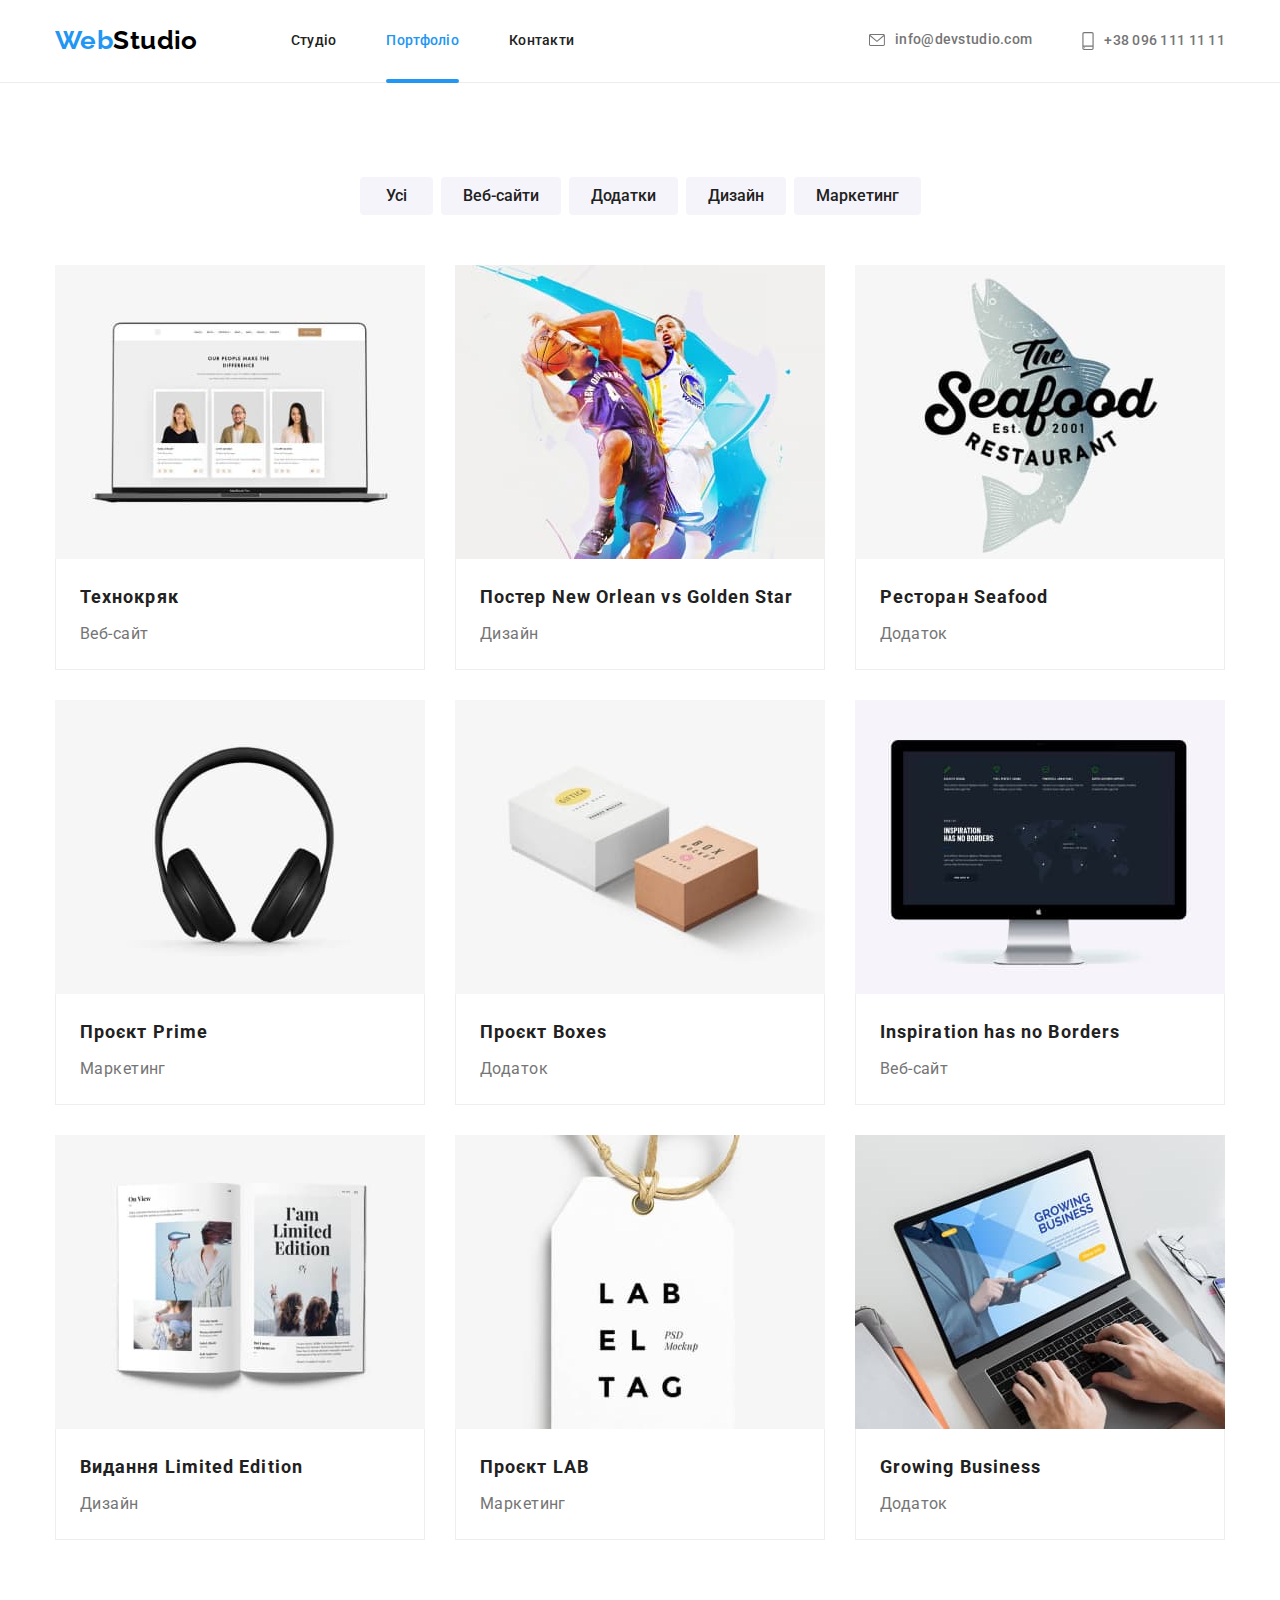
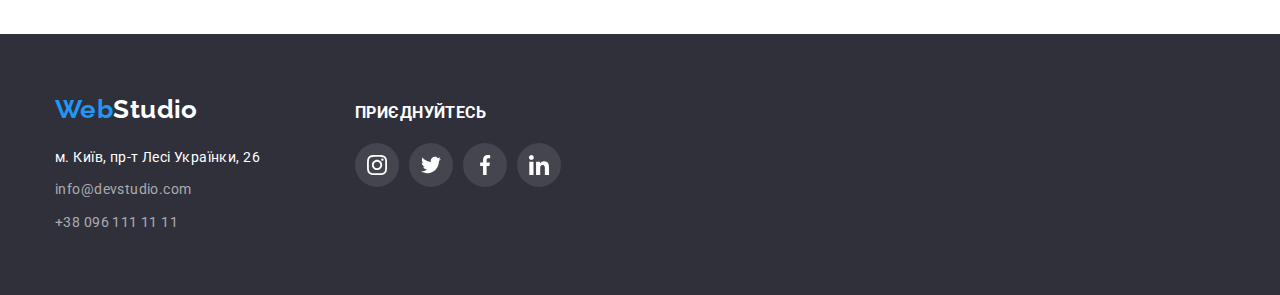
==== portfolio.html @ 7535bcc5 "Скпировал файлы с прошлой ДЗ 05" ====
<!DOCTYPE html>
<html lang="uk">
  <head>
    <meta charset="UTF-8" />
    <meta http-equiv="X-UA-Compatible" content="IE=edge" />
    <meta name="viewport" content="width=device-width, initial-scale=1.0" />
    <title>Document</title>
    <link rel="preconnect" href="https://fonts.googleapis.com" />
    <link rel="preconnect" href="https://fonts.gstatic.com" crossorigin />
    <link
      href="https://fonts.googleapis.com/css2?family=Raleway:wght@700&family=Roboto:wght@400;500;700;900&display=swap"
      rel="stylesheet"
    />
    <link
      rel="stylesheet"
      href="https://cdnjs.cloudflare.com/ajax/libs/modern-normalize/1.1.0/modern-normalize.min.css"
    />
    <link rel="stylesheet" href="./css/styles.css" />
  </head>

  <body>
    <header>
      <!--Навігація сайту-->
      <div class="nav container">
        <nav class="nav-site">
          <a class="logo" href="./index.html">Web<span class="logo-studio">Studio</span></a>
          <ul class="site-nav list">
            <li class="item">
              <a class="link" href="./index.html">Студіо</a>
            </li>
            <li class="item">
              <a class="link current" href="./portfolio.html">Портфоліо</a>
            </li>
            <li class="item"><a class="link" href="">Контакти</a></li>
          </ul>
        </nav>
        <ul class="site-adress list">
          <li class="item">
            <a class="link" href="mailto:info@devstudio.com">
              <svg class="icon-mail" width="16" height="12px">
                <use href="./images/icons.svg#icon-mail"></use>
              </svg>
              info@devstudio.com
            </a>
          </li>
          <li class="item">
            <a class="link" href="tel:+380961111111">
              <svg class="icon-smartphone" width="12px" height="18px">
                <use href="./images/icons.svg#icon-smartphone"></use>
              </svg>
              +38 096 111 11 11
            </a>
          </li>
        </ul>
      </div>
    </header>
    <main>
      <!-- Портфоліо -->
      <section class="filters section">
        <!-- Кнопки-фільтри -->
        <div class="container">
          <h1 class="visually-hidden">Фільтри портфоліо</h1>
          <ul class="filters list">
            <li class="item">
              <button class="button" type="button">Усі</button>
            </li>
            <li class="item">
              <button class="button" type="button">Веб-сайти</button>
            </li>
            <li class="item">
              <button class="button" type="button">Додатки</button>
            </li>
            <li class="item">
              <button class="button" type="button">Дизайн</button>
            </li>
            <li class="item">
              <button class="button" type="button">Маркетинг</button>
            </li>
          </ul>
          <!-- Список портфоліо -->
          <ul class="portfolio list">
            <li class="item">
              <a class="card-link" href="">
                <div class="container-portfolio-label">
                  <img src="./images/portfolio-one.jpg" alt="notebook" width="370" height="294" />
                  <div class="container-label-overlay">
                    <p class="text-label-description">
                      Ресурс пропонує комплексні пропозиції з різним рівнем функціоналу та сервісів.
                      Все це дозволить відвідувачу отримати вичерпні відомості про компанію чи
                      приватну особу.
                    </p>
                  </div>
                </div>
                <div class="container-portfolio-exposition">
                  <h2 class="portfolio-title">Технокряк</h2>
                  <p class="text">Веб-сайт</p>
                </div>
              </a>
            </li>
            <li class="item">
              <a class="card-link" href="">
                <div class="container-portfolio-label">
                  <img src="./images/portfolio-two.jpg" alt="two people" width="370" height="294" />
                  <div class="container-label-overlay">
                    <p class="text-label-description">
                      Ресурс пропонує комплексні пропозиції з різним рівнем функціоналу та сервісів.
                      Все це дозволить відвідувачу отримати вичерпні відомості про компанію чи
                      приватну особу.
                    </p>
                  </div>
                </div>
                <div class="container-portfolio-exposition">
                  <h2 class="portfolio-title">
                    Постер <span lang="en">New Orlean vs Golden Star</span>
                  </h2>
                  <p class="text">Дизайн</p>
                </div>
              </a>
            </li>
            <li class="item">
              <a class="card-link" href="">
                <div class="container-portfolio-label">
                  <img
                  src="./images/portfolio-three.jpg"
                  alt="logo seafood"
                  width="370"
                  height="294"
                />
                  <div class="container-label-overlay">
                    <p class="text-label-description">
                      Ресурс пропонує комплексні пропозиції з різним рівнем функціоналу та сервісів.
                      Все це дозволить відвідувачу отримати вичерпні відомості про компанію чи
                      приватну особу.
                    </p>
                  </div>
                </div>
                <div class="container-portfolio-exposition">
                  <h2 class="portfolio-title">Ресторан <span lang="en">Seafood</span></h2>
                  <p class="text">Додаток</p>
                </div>
              </a>
            </li>
            <li class="item">
              <a class="card-link" href="">
                <div class="container-portfolio-label">
                  <img src="./images/portfolio-four.jpg" alt="headphone" width="370" height="294" />
                  <div class="container-label-overlay">
                    <p class="text-label-description">
                      Ресурс пропонує комплексні пропозиції з різним рівнем функціоналу та сервісів.
                      Все це дозволить відвідувачу отримати вичерпні відомості про компанію чи
                      приватну особу.
                    </p>
                  </div>
                </div>
                <div class="container-portfolio-exposition">
                  <h2 class="portfolio-title">Проєкт <span lang="en">Prime</span></h2>
                  <p class="text">Маркетинг</p>
                </div>
              </a>
            </li>
            <li class="item">
              <a class="card-link" href="">
                <div class="container-portfolio-label">
                  <img src="./images/portfolio-five.jpg" alt="two boxes" width="370" height="294" />
                  <div class="container-label-overlay">
                    <p class="text-label-description">
                      Ресурс пропонує комплексні пропозиції з різним рівнем функціоналу та сервісів.
                      Все це дозволить відвідувачу отримати вичерпні відомості про компанію чи
                      приватну особу.
                    </p>
                  </div>
                </div>
                <div class="container-portfolio-exposition">
                  <h2 class="portfolio-title">Проєкт <span lang="en">Boxes</span></h2>
                  <p class="text">Додаток</p>
                </div>
              </a>
            </li>
            <li class="item">
              <a class="card-link" href="">
                <div class="container-portfolio-label">
                  <img src="./images/portfolio-six.jpg" alt="pc monitor" width="370" height="294" />
                  <div class="container-label-overlay">
                    <p class="text-label-description">
                      Ресурс пропонує комплексні пропозиції з різним рівнем функціоналу та сервісів.
                      Все це дозволить відвідувачу отримати вичерпні відомості про компанію чи
                      приватну особу.
                    </p>
                  </div>
                </div>
                <div class="container-portfolio-exposition">
                  <h2 class="portfolio-title" lang="en">Inspiration has no Borders</h2>
                  <p class="text">Веб-сайт</p>
                </div>
              </a>
            </li>
            <li class="item">
              <a class="card-link" href="">
                <div class="container-portfolio-label">
                  <img src="./images/portfolio-seven.jpg" alt="book" width="370" height="294" />
                  <div class="container-label-overlay">
                    <p class="text-label-description">
                      Ресурс пропонує комплексні пропозиції з різним рівнем функціоналу та сервісів.
                      Все це дозволить відвідувачу отримати вичерпні відомості про компанію чи
                      приватну особу.
                    </p>
                  </div>
                </div>
                <div class="container-portfolio-exposition">
                  <h2 class="portfolio-title">Видання <span lang="en">Limited Edition</span></h2>
                  <p class="text">Дизайн</p>
                </div>
              </a>
            </li>
            <li class="item">
              <a class="card-link" href="">
                <div class="container-portfolio-label">
                  <img src="./images/portfolio-eight.jpg" alt="lab tag" width="370" height="294" />
                  <div class="container-label-overlay">
                    <p class="text-label-description">
                      Ресурс пропонує комплексні пропозиції з різним рівнем функціоналу та сервісів.
                      Все це дозволить відвідувачу отримати вичерпні відомості про компанію чи
                      приватну особу.
                    </p>
                  </div>
                </div>
                <div class="container-portfolio-exposition">
                  <h2 class="portfolio-title">Проєкт <span lang="en">LAB</span></h2>
                  <p class="text">Маркетинг</p>
                </div>
              </a>
            </li>
            <li class="item">
              <a class="card-link" href="">
                <div class="container-portfolio-label">
                  <img src="./images/portfolio-nine.jpg" alt="notebook" width="370" height="294" />
                  <div class="container-label-overlay">
                    <p class="text-label-description">
                      Ресурс пропонує комплексні пропозиції з різним рівнем функціоналу та сервісів.
                      Все це дозволить відвідувачу отримати вичерпні відомості про компанію чи
                      приватну особу.
                    </p>
                  </div>
                </div>
                <div class="container-portfolio-exposition">
                  <h2 class="portfolio-title" lang="en">Growing Business</h2>
                  <p class="text">Додаток</p>
                </div>
              </a>
            </li>
          </ul>
        </div>
      </section>
    </main>
    <!--Футер сайту-->
    <footer class="footer-site">
      <div class="container footer">
        <div class="container-adress">
          <a class="logo" href="">Web<span class="logo-studio">Studio</span></a>
          <address class="footer-adress">
            <p class="adress-text">м. Київ, пр-т Лесі Українки, 26</p>
            <ul class="list">
              <li class="link-mail">
                <a class="link" href="mailto:info@devstudio.com">info@devstudio.com</a>
              </li>
              <li class="link-tel">
                <a class="link" href="tel:+380961111111">+38 096 111 11 11</a>
              </li>
            </ul>
          </address>
        </div>
        <div class="container-join">
          <h3 class="tittle">Приєднуйтесь</h3>
          <ul class="list link">
            <li class="list item">
              <a class="social-link" href="">
                <svg class="icon-instagram" width="20px" height="20px">
                  <use href="./images/icons.svg#icon-instagram"></use>
                </svg>
              </a>
            </li>
            <li class="list item">
              <a class="social-link" href="">
                <svg class="icon-twitter" width="20px" height="20px">
                  <use href="./images/icons.svg#icon-twitter"></use>
                </svg>
              </a>
            </li>
            <li class="list item">
              <a class="social-link" href="">
                <svg class="icon-facebook" width="20px" height="20px">
                  <use href="./images/icons.svg#icon-facebook"></use>
                </svg>
              </a>
            </li>
            <li class="list item">
              <a class="social-link" href="">
                <svg class="icon-linkedin" width="20px" height="20px">
                  <use href="./images/icons.svg#icon-linkedin"></use>
                </svg>
              </a>
            </li>
          </ul>
        </div>
      </div>
    </footer>
  </body>
</html>
---- css/styles.css ----
/* Колір основного тексту  #757575*/
/* Колір вторичного тексту #212121 */
/* Колір акценту #2196F3*/
/* Колір основного фону #ffffff*/
/* Колір вторичного фону #F5F4FA*/
/* Колір фону шапки та футера #2F303A */
/* Колір тексту адреси футера rgba(255, 255, 255, 0.6)*/
/* Колір напису "Студіо" #000000*/
/* Колір іконок #AFB1B8*/
/* Колір задноього фону іконок rgba(255, 255, 255, 0.1)*/
/* Колір заднього фону блоку тексту в Чим ми займаємосся rgba(47, 48, 58, 0.8)*/

/* Основні змінні сайту */
:root {
    --primary-text-color: #757575;
    --secondary-text-color: #212121;
    --accent-color: #2196F3;
    --primary-white-color: #ffffff;
    --secondary-background-color: #F5F4FA;
    --footer-adress-text-color: rgba(255, 255, 255, 0.6);
    --footer-background-color: #2F303A;
    --logo-text-color: #000000;
    --icons-other-color: #AFB1B8;
    --icons-background-color: rgba(255, 255, 255, 0.1);
    --label-background-color: rgba(47, 48, 58, 0.8);
    --text-label-portfolio-background-color: rgba(33, 150, 243, 0.9);


    --time-duration: 250ms;
    --timing-function: cubic-bezier(0.4, 0, 0.2, 1);
}

body {
    background-color: var(--primary-white-color);
    color: var(--primary-text-color);
    font-family: Roboto, sans-serif;
    font-weight: 400;
    font-size: 14px;
    letter-spacing: 0.03em;
}
header {
    border-bottom: 1px solid #ECECEC;
}
img {
    display: block;
}

/* Стилі для index.html */
/* Навігація */
.container{
    margin-right: auto;
    margin-bottom: 0px;
    margin-left: auto;
    width: 1200px;
    padding: 0 15px;
}
.section {
    padding-top: 94px;
    padding-bottom: 94px;
}
.logo {
    padding-top: 24px;
    padding-bottom: 25px;

    color: var(--accent-color);
    font-family: Raleway, sans-serif;
    font-weight: 700;
    font-size: 26px;
    line-height: 1.2;
    text-decoration: none;
}
.logo .logo-studio {
    color: var(--logo-text-color);
}
.link {
    color: var(--secondary-text-color);
    text-decoration: none;
    text-align: center;
}
.list {
    padding: 0;
    margin: 0;

    list-style: none;
}
.nav.container {
    display: flex;
    align-items: center;
}
.nav-site {
    display: flex;
}
.site-nav.list {
    display: flex;
    margin-left: 93px;
}
.site-adress.list {
    display: flex;
    margin-left: auto;
}
.site-nav .item + .item {
    margin-left: 50px;
}
.site-adress .item + .item{
    margin-left: 50px;
}
.nav.container .link{
    display: flex;
    padding-top: 32px;
    padding-bottom: 32px;
    align-items: center;

    font-weight: 500;
    line-height: 1.14;
    letter-spacing: 0.02em;
    list-style: none;

    transition: color var(--time-duration) var(--timing-function);
}
.site-adress.list .link {
    color: var(--primary-text-color);
}
.site-nav.list .current{
    position: relative;
}
.site-nav.list .current::after {
    content: "";
    position: absolute;
    bottom: -2px;
    left: 0;

    width: 100%;
    height: 4px;

    background-color: var(--accent-color);
    border-radius: 4px;
}
.site-nav.list .current,
.nav.container .link:hover, 
.nav.container .link:focus,
/* ...для футеру */
.footer .link:hover,
.footer .link:focus {
    color: var(--accent-color);
}
/* іконки навігації */
.icon-mail,
.icon-smartphone {
    fill: currentColor;
    margin-right: 10px;
} 



/* Секція Герой */
.main.section {
    width: 1600px;
    margin-right: auto;
    margin-left: auto;
    padding-top: 200px;
    padding-bottom: 200px;
    
    background-image: linear-gradient(
        to right, 
        rgba(47, 48, 58, 0.4), 
        rgba(47, 48, 58, 0.4)),
        url(../images/img-main.jpg);
    background-position: center;
    background-repeat: no-repeat;
    background-size: cover;
}
.main.container {
    text-align: center;
}
.main.section .title-hero {
    margin-top: 0;
    margin-right: auto;
    margin-bottom: 30px;
    margin-left: auto;
    width: 696px;
    
    color: var(--primary-white-color);
    font-weight: 900;
    font-size: 44px;
    line-height: 1.36;
    letter-spacing: 0.06em;
    text-transform: uppercase;
}
.main.container .button {
    min-width: 216px;
    min-height: 50px;

    cursor: pointer;
    background-color: var(--accent-color);
    color: var(--primary-white-color);
    font-family: inherit;
    font-weight: 700;
    font-size: 16px;
    line-height: 1.88;
    letter-spacing: 0.06em;
    border-radius: 4px;
    border: transparent;
}



/* Особливості */
.feature-picture {
    display: flex;
    width: 270px;
    height: 120px;
    margin-bottom: 30px;

    justify-content: center;
    align-items: center;
    background-color: var(--secondary-background-color);
    border-radius: 4px;
}
.feature.list {
    display: flex;
    flex-wrap: wrap;
    gap: 30px;
}
.feature .item {
    width: calc((100% - 90px) / 4);
}
.feature-title {
    margin-top: 0;
    margin-bottom: 10px;
}
.feature-title,
/* ...для тексту етикеток у 
секції Чим ми займаємось */
.label-title {
    color: var(--secondary-text-color);
    font-weight: 700;
    line-height: 1.14;
    text-transform: uppercase;
}
.feature.section .feature-text {
    margin-top: 0;
    margin-bottom: 0;

    line-height: 1.71;
}
/* Приховані заголовки секцій Особливості та Портфоліо */
.visually-hidden {
    position: absolute;
    width: 1px;
    height: 1px;
    margin: -1px;
    border: 0;
    padding: 0;
    
    white-space: nowrap;
    clip-path: inset(100%);
    clip: rect(0 0 0 0);
    overflow: hidden;
  }



/* Секція Чим ми займаємось */
.description.section .title-section,
/* ...секція наша команда */
.team .title-section,
/* ...секція постійні клієнти */
.clients .title-section {
    margin-top: 0;
    margin-bottom: 50px;

    color: var(--secondary-text-color);
    font-weight: 700;
    font-size: 36px;
    line-height: 1.16;
    text-align: center;
}
.description.section {
    padding-top: 0;
}
.description.list {
    display: flex;
    flex-wrap: wrap;
    gap: 30px;
}
.description.list .item {
    position: relative;

    width: calc((100% - 60px) / 3);
}
.container-lebel {
    position: absolute;
    bottom: 0;
    left: 0;

    display: flex;
    justify-content: center;
    align-items: center;
    min-width: 370px;
    min-height: 70px;

    background-color: var(--label-background-color);
}
.container-lebel .label-title {
    margin: 0;

    color: var(--primary-white-color);
}


/* Секція Наша команда */
.team {
    background-color: var(--secondary-background-color);
}
.team.section .list {
    display: flex;
    flex-wrap: wrap;
}
.person-list{
    width: calc((100% - 90px) / 4);
    
    background-color: var(--primary-white-color);
    box-shadow: 0px 1px 3px rgba(0, 0, 0, 0.12), 
                0px 1px 1px rgba(0, 0, 0, 0.14), 
                0px 2px 1px rgba(0, 0, 0, 0.2);
    border-radius: 0px 0px 4px 4px;
}
.person-list:not(:nth-child(4n)) {
    margin-right: 30px;
}
.container-person {
    padding: 30px 32px;
}
.person-name {
    margin-top: 0;
    margin-bottom: 10px;
    
    color: var(--secondary-text-color);
    font-weight: 500;
    font-size: 16px;
    line-height: 1.19;
    text-align: center;
}
.person-title {
    margin-top: 0;
    margin-bottom: 16px;

    font-size: 16px;
    line-height: 1.36;
    text-align: center;
}
.container-links {
    padding: 0;
    display: flex;
    justify-content: center;
}
.social-link{
    display: flex;
    width: 44px;
    height: 44px;
    align-items: center;
    justify-content: center;

    fill: currentColor;
    color: var(--icons-other-color);
    border-radius: 50%;

    transition: color var(--time-duration) var(--timing-function), 
                background-color var(--time-duration) var(--timing-function);
}
.container-person .social-link:hover,
.container-person .social-link:focus {
    color: var(--primary-white-color);
    background-color: var(--accent-color);
}
.container-person .list:not(:last-child) {
    margin-right: 10px;
}



/* Секція Клієнти */
.container-clients {
    display: flex;
    padding: 0;
    margin: 0;
}
.container-clients .list:not(:last-child){
    margin-right: 30px;
}
.list .client-link {
    display: flex;
    width: 170px;
    height: 92px;
    align-items: center;
    justify-content: center;

    color: var(--icons-other-color);
    border: 1px solid var(--icons-other-color);
    fill: currentColor;
    border-radius: 4px;

    transition: color var(--time-duration) var(--timing-function),
                border var(--time-duration) var(--timing-function);
}
.list .client-link:hover,
.list .client-link:focus {
    color: var(--accent-color);
    border: 1px solid var(--accent-color);
}


/* Футер сайту */
.footer-site {
    padding-top: 60px;
    padding-bottom: 60px;

    background-color: var(--footer-background-color);
}
.container.footer {
    display: flex;
    align-items: baseline;
}
.container-adress .logo {
    display: inline-block;
    padding-top: 0;
    padding-bottom: 0;
    margin-bottom: 20px;
}
.footer .logo-studio,
.adress-text {
    color: var(--primary-white-color);
}
.adress-text {
    margin-top: 0;
    margin-bottom: 9px;
}
.footer-adress {
    font-style: normal;
    line-height: 1.71;
}
.footer .link {
    color: var(--footer-adress-text-color);

    transition: color var(--time-duration) var(--timing-function);
}
.link-mail {
    margin-bottom: 9px;
}
.container-join {
    margin-left: 95px;
}
.container-join .tittle {
    margin-top: 0;
    margin-bottom: 20px;

    font-weight: 700;
    line-height: 1.14;
    text-transform: uppercase;
    color: var(--primary-white-color);
}
.container-join .list.link {
    display: flex;
    padding: 0;
}
.container-join .list.item:not(:last-child) {
    margin-right: 10px;
}
.container-join .social-link {
    color: var(--primary-white-color);
    background-color: var(--icons-background-color);
}
.container-join .social-link:hover,
.container-join .social-link:focus {
    background-color: var(--accent-color);
}



/* Модальне вікно */
.backdrop {
    position: fixed;
    top: 0;
    left: 0;
    opacity: 1;
    transition: opacity var(--time-duration) var(--timing-function),
                visibility var(--time-duration) var(--timing-function);

    width: 100%;
    height: 100%;

    background-color: rgba(0, 0, 0, 0.2);

}
.backdrop.is-hidden {
    opacity: 0;
    pointer-events: none;
    visibility: hidden;
}
.backdrop.is-hidden .modal {
    transform: translate(-50%, -50%) scale(1.5);
}
.modal {
    position: absolute;
    top: 50%;
    left: 50%;
    overflow: hidden;
    transform: translate(-50%, -50%) scale(1);
    transition: transform var(--time-duration) var(--timing-function);

    min-width: 521px;
    min-height: 581px;
    padding: 8px;

    background-color: var(--primary-white-color);
    box-shadow: 0px 1px 3px rgba(0, 0, 0, 0.12), 
                0px 1px 1px rgba(0, 0, 0, 0.14), 
                0px 2px 1px rgba(0, 0, 0, 0.2);
    border-radius: 4px;
}
.button-close-modal {
    transition: border-color var(--time-duration) var(--timing-function);

    display: flex;
    cursor: pointer;
    margin-left: auto;
    padding: 6px;
    min-width: 30px;
    min-height: 30px;
    
    fill: currentColor;
    font-family: inherit;
    background-color: var(--primary-white-color);
    border-radius: 50%;
    border: 1px solid rgba(0, 0, 0, 0.1);
}

.button-close-modal:hover,
.button-close-modal:focus {
    color: var(--accent-color);
    border-color: var(--accent-color);
}



/* Стилі для portfolio.html */
/* кнопки-фільтри */
.filters .container {
    flex-wrap: wrap;
}
.filters.list {
    display: flex;
    margin-right: auto;
    margin-bottom: 50px;
    margin-left: auto;
    justify-content: center;
}
.filters.list .item + .item {
    margin-left: 8px;
}
.filters.list .button{
    padding: 6px 22px;
    min-width: 73px;
    min-height: 38px;

    cursor: pointer;
    font-family: inherit;
    font-weight: 500;
    font-size: 16px;
    line-height: 1.63;
    border-radius: 4px;
    border: transparent;
    color: var(--secondary-text-color);
    background-color: var(--secondary-background-color);

    transition: background-color var(--time-duration) var(--timing-function),
                color var(--time-duration) var(--timing-function),
                box-shadow var(--time-duration) var(--timing-function);
}
.filters .button:hover,
.filters .button:focus {
    background-color: var(--accent-color);
    color: var(--primary-white-color);
    box-shadow: 0px 3px 1px rgba(0, 0, 0, 0.1), 
                0px 1px 2px rgba(0, 0, 0, 0.08), 
                0px 2px 2px rgba(0, 0, 0, 0.12);
}



/* список портфоліо */
.portfolio.list {
    display: flex;
    flex-wrap: wrap;
}
.portfolio.list .item {
    width: calc((100% - 60px) / 3);
    margin-bottom: 30px;
}
.portfolio.list .item:not(:nth-child(3n)) {
    margin-right: 30px;
}
.portfolio.list .item:nth-last-child(-n+3) {
    margin-bottom: 0px;
}
.portfolio.list .card-link {
    display: inline-block;
    text-decoration: none;

    transition: box-shadow var(--time-duration) var(--timing-function);
}
.portfolio.list .card-link:hover,
.portfolio.list .card-link:focus {
    box-shadow: 0px 1px 1px rgba(0, 0, 0, 0.12), 
                0px 4px 4px rgba(0, 0, 0, 0.06), 
                1px 4px 6px rgba(0, 0, 0, 0.16);
}
.container-portfolio-label {
    position: relative;
    overflow: hidden;
}
.container-label-overlay{
    width: 100%;
    padding: 64px 24px;

    background-color: var(--text-label-portfolio-background-color);

    position: absolute;
    transition: transform var(--time-duration) var(--timing-function);
}
.portfolio.list .card-link:hover .container-label-overlay {
    transform: translateY(-100%);
}
.text-label-description {
    margin: 0;

    font-size: 18px;
    line-height: 1.56;

    color: var(--primary-white-color);
}
.container-portfolio-exposition {
    padding-top: 20px;
    padding-left: 24px;
    padding-bottom: 20px;
    padding-right: 24px;
    
    border-right: 1px solid #EEEEEE;
    border-bottom: 1px solid #EEEEEE;
    border-left: 1px solid #EEEEEE;
}
.container .portfolio-title{  
    margin-top: 0;
    margin-bottom: 0;

    color: var(--secondary-text-color);
    font-weight: 700;
    font-size: 18px;
    line-height: 2;
    letter-spacing: 0.06em;
}
.portfolio.list .text{
    margin-top: 4px;
    margin-bottom: 0;

    color: var(--primary-text-color);
    font-size: 16px;
    line-height: 1.88;
}
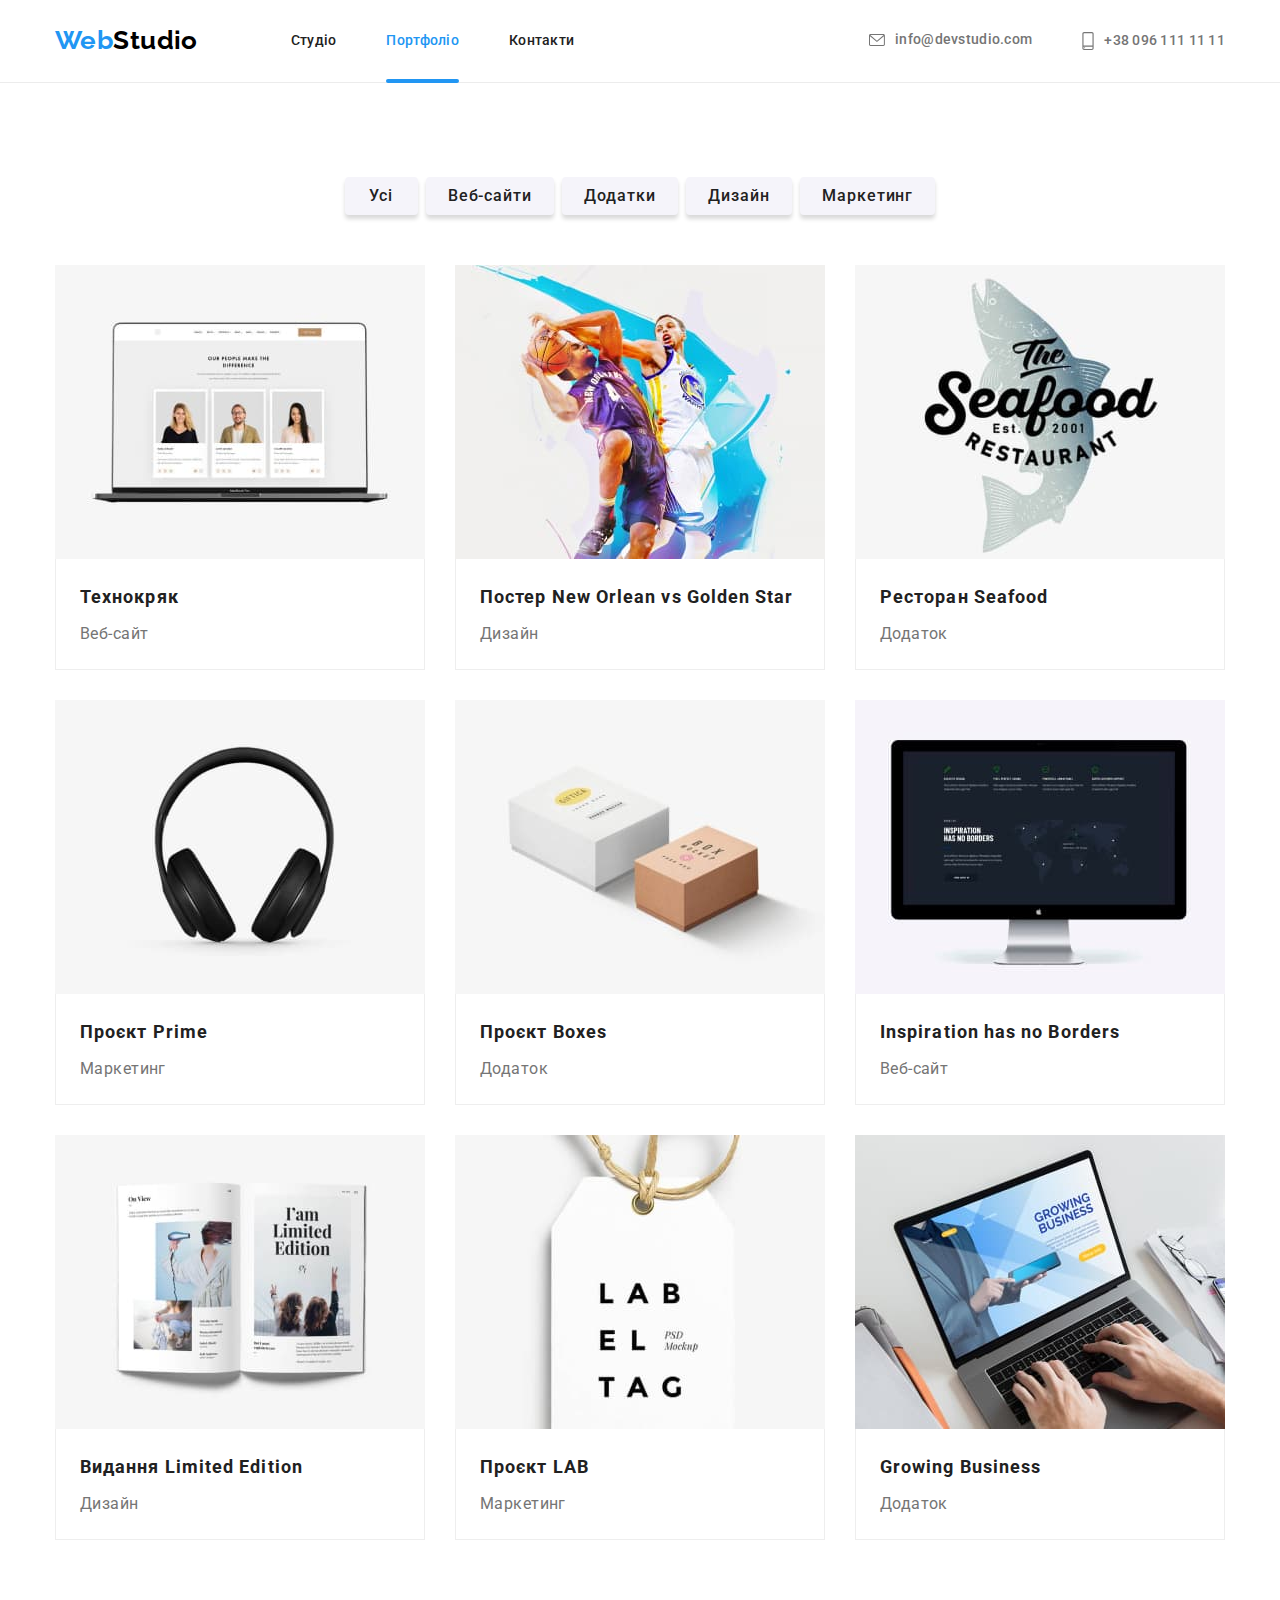
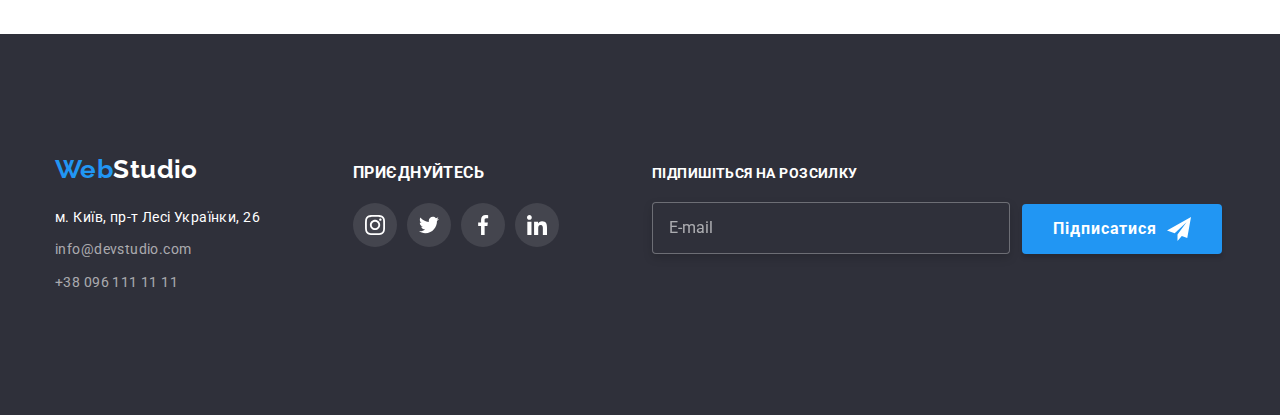
==== commit 27e48e59: "Мелкие исправления" ====
--- a/portfolio.html
+++ b/portfolio.html
@@ -253,7 +253,7 @@
       </section>
     </main>
     <!--Футер сайту-->
-    <footer class="footer-site">
+    <footer class="footer">
       <div class="container footer">
         <div class="container-adress">
           <a class="logo" href="">Web<span class="logo-studio">Studio</span></a>
@@ -270,7 +270,7 @@
           </address>
         </div>
         <div class="container-join">
-          <h3 class="tittle">Приєднуйтесь</h3>
+          <h3 class="title">Приєднуйтесь</h3>
           <ul class="list link">
             <li class="list item">
               <a class="social-link" href="">
@@ -302,6 +302,22 @@
             </li>
           </ul>
         </div>
+        <div class="container-subscribe">
+          <form class="form-email">
+            <div class="form-group">
+              <b class="title">Підпишіться на розсилку</b>
+              <label>
+                <input type="email" name="email" placeholder="E-mail" />
+              </label>
+            </div>
+            <button class="button subscribe" type="submit">
+              Підписатися
+              <svg class="icon-subscribe" width="24px" height="24px">
+                <use href="./images/icons.svg#icon-subscribe"></use>
+              </svg>
+            </button>
+          </form>
+        </div>
       </div>
     </footer>
   </body>
--- a/css/styles.css
+++ b/css/styles.css
@@ -44,6 +44,10 @@
 img {
     display: block;
 }
+nav {
+    display: flex;
+}
+
 
 /* Стилі для index.html */
 /* Навігація */
@@ -87,9 +91,6 @@
     display: flex;
     align-items: center;
 }
-.nav-site {
-    display: flex;
-}
 .site-nav.list {
     display: flex;
     margin-left: 93px;
@@ -98,10 +99,8 @@
     display: flex;
     margin-left: auto;
 }
-.site-nav .item + .item {
-    margin-left: 50px;
-}
-.site-adress .item + .item{
+.site-nav .item + .item,
+.site-adress .item + .item {
     margin-left: 50px;
 }
 .nav.container .link{
@@ -186,20 +185,23 @@
     letter-spacing: 0.06em;
     text-transform: uppercase;
 }
-.main.container .button {
-    min-width: 216px;
-    min-height: 50px;
-
-    cursor: pointer;
-    background-color: var(--accent-color);
-    color: var(--primary-white-color);
+.button,
+.button.send {
     font-family: inherit;
     font-weight: 700;
     font-size: 16px;
     line-height: 1.88;
     letter-spacing: 0.06em;
+    cursor: pointer;
+    background-color: var(--accent-color);
+    color: var(--primary-white-color);
+    box-shadow: 0px 4px 4px rgba(0, 0, 0, 0.15);
     border-radius: 4px;
     border: transparent;
+}
+.main.container .button {
+    min-width: 216px;
+    min-height: 50px;
 }
 
 
@@ -410,8 +412,9 @@
 }
 
 
+
 /* Футер сайту */
-.footer-site {
+.footer {
     padding-top: 60px;
     padding-bottom: 60px;
 
@@ -420,6 +423,9 @@
 .container.footer {
     display: flex;
     align-items: baseline;
+}
+.container-adress {
+    margin-right: 93px;
 }
 .container-adress .logo {
     display: inline-block;
@@ -440,17 +446,18 @@
     line-height: 1.71;
 }
 .footer .link {
+    transition: color var(--time-duration) var(--timing-function);
+
     color: var(--footer-adress-text-color);
-
-    transition: color var(--time-duration) var(--timing-function);
 }
 .link-mail {
     margin-bottom: 9px;
 }
 .container-join {
-    margin-left: 95px;
-}
-.container-join .tittle {
+    margin-right: 93px;
+}
+.container-join .title,
+.container-subscribe .title {
     margin-top: 0;
     margin-bottom: 20px;
 
@@ -473,6 +480,50 @@
 .container-join .social-link:hover,
 .container-join .social-link:focus {
     background-color: var(--accent-color);
+}
+
+.container-subscribe {
+    display: flex;
+}
+.form-email {
+    display: flex;
+    align-items: flex-end;
+}
+.form-group {
+    display: flex;
+    flex-direction: column;
+    margin-right: 12px;
+}
+.form-group input::placeholder {
+    color: var(--footer-adress-text-color);
+}
+.form-group input {
+    min-width: 358px;
+    padding: 15px 16px;
+
+    font-size: 16px;
+    line-height: 1.25;
+    color: var(--primary-white-color);
+    background-color: var(--footer-background-color);
+    filter: drop-shadow(0px 4px 4px rgba(0, 0, 0, 0.15));
+    border: 1px solid rgba(255, 255, 255, 0.3);
+    border-radius: 4px;
+}
+.form-group:focus-within input {
+    border: 1px solid var(--accent-color)
+}
+.container-subscribe .button.subscribe,
+.modal-form .button.send  {
+    display: inline-flex;
+    justify-content: center;
+    align-items: center;
+    min-width: 200px;
+    min-height: 50px;
+    padding: 10px 28px;
+}
+.icon-subscribe{
+    margin-left: 10px;
+    fill: currentColor;
 }
 
 
@@ -497,9 +548,6 @@
     pointer-events: none;
     visibility: hidden;
 }
-.backdrop.is-hidden .modal {
-    transform: translate(-50%, -50%) scale(1.5);
-}
 .modal {
     position: absolute;
     top: 50%;
@@ -508,9 +556,7 @@
     transform: translate(-50%, -50%) scale(1);
     transition: transform var(--time-duration) var(--timing-function);
 
-    min-width: 521px;
-    min-height: 581px;
-    padding: 8px;
+    padding: 40px;
 
     background-color: var(--primary-white-color);
     box-shadow: 0px 1px 3px rgba(0, 0, 0, 0.12), 
@@ -518,8 +564,128 @@
                 0px 2px 1px rgba(0, 0, 0, 0.2);
     border-radius: 4px;
 }
+.backdrop.is-hidden .modal {
+    transform: translate(-50%, -50%) scale(1.5);
+}
+.modal-form {
+    align-items: center;
+}
+.title-modal-form {
+    color: var(--secondary-text-color);
+    font-size: 20px;
+    line-height: 1.15;
+    text-align: center;
+    margin-bottom: 12px;
+}
+.modal-form,
+.modal-form .group{
+    display: flex;
+    flex-direction: column;
+}
+.group {
+    position: relative;
+    margin-bottom: 10px;
+}
+.group .form-label,
+.group.feedback textarea::placeholder {
+    margin-bottom: 4px;
+
+    font-size: 12px;
+    line-height: 1.17;
+    letter-spacing: 0.01em;
+}
+.group input {
+    padding-left: 42px;
+}
+.group input,
+.group textarea {
+    min-width: 448px;
+    min-height: 40px;
+
+    border: 1px solid rgba(33, 33, 33, 0.2);
+    border-radius: 4px;
+
+    transition: border var(--time-duration) var(--timing-function);
+}
+.group:focus-within > input,
+.group:focus-within > textarea {
+    border: 1px solid var(--accent-color);
+    outline: transparent;
+}
+.group > .icon {
+    position: absolute;
+    top: 29px;
+    left: 12px;
+
+    fill: currentColor;
+    color: var(--secondary-text-color);
+    transition: color var(--time-duration) var(--timing-function);
+}
+.group:focus-within >.icon {
+    color: var(--accent-color);
+}
+.group.feedback {
+    margin-bottom: 20px;
+}
+.group textarea{
+    padding: 12px 16px;
+    resize: none;
+}
+.group.feedback textarea::placeholder {
+    color: rgba(117, 117, 117, 0.5);
+}
+.group.checkbox{
+    display: flex;
+    flex-direction: row;
+    align-items: center;
+    margin-bottom: 30px;
+}
+.group.checkbox input{
+    position: absolute;
+    width: 1px;
+    height: 1px;
+    margin: -1px;
+    border: 0;
+    padding: 0;
+    
+    white-space: nowrap;
+    clip-path: inset(100%);
+    clip: rect(0 0 0 0);
+    overflow: hidden;
+}
+.icon-border {
+    display: inline-block;
+    width: 16px;
+    height: 15px;
+    border: 2px solid var(--secondary-text-color);
+    border-radius: 2px;
+
+    margin-right: 7px;
+    transition: background-color var(--time-duration) var(--timing-function),
+                background-image var(--time-duration) var(--timing-function),
+                border-color var(--time-duration) var(--timing-function);
+}
+.group.checkbox input:checked + .icon-border {
+    background-color: var(--accent-color);
+    background-image: url(../images/icon-check.svg);
+    background-size: contain;
+    background-origin: border-box;
+    border-color: var(--accent-color);
+}
+.group .text-checkbox {
+    margin: 0;
+
+    line-height: 1.71;
+}
+.text-checkbox span {
+    color: var(--accent-color);
+    text-decoration: underline;
+}
 .button-close-modal {
-    transition: border-color var(--time-duration) var(--timing-function);
+    position: absolute;
+    top: 8px;
+    right: 8px;
+    transition: color var(--time-duration) var(--timing-function);
 
     display: flex;
     cursor: pointer;
@@ -534,11 +700,9 @@
     border-radius: 50%;
     border: 1px solid rgba(0, 0, 0, 0.1);
 }
-
 .button-close-modal:hover,
 .button-close-modal:focus {
     color: var(--accent-color);
-    border-color: var(--accent-color);
 }
 
 
